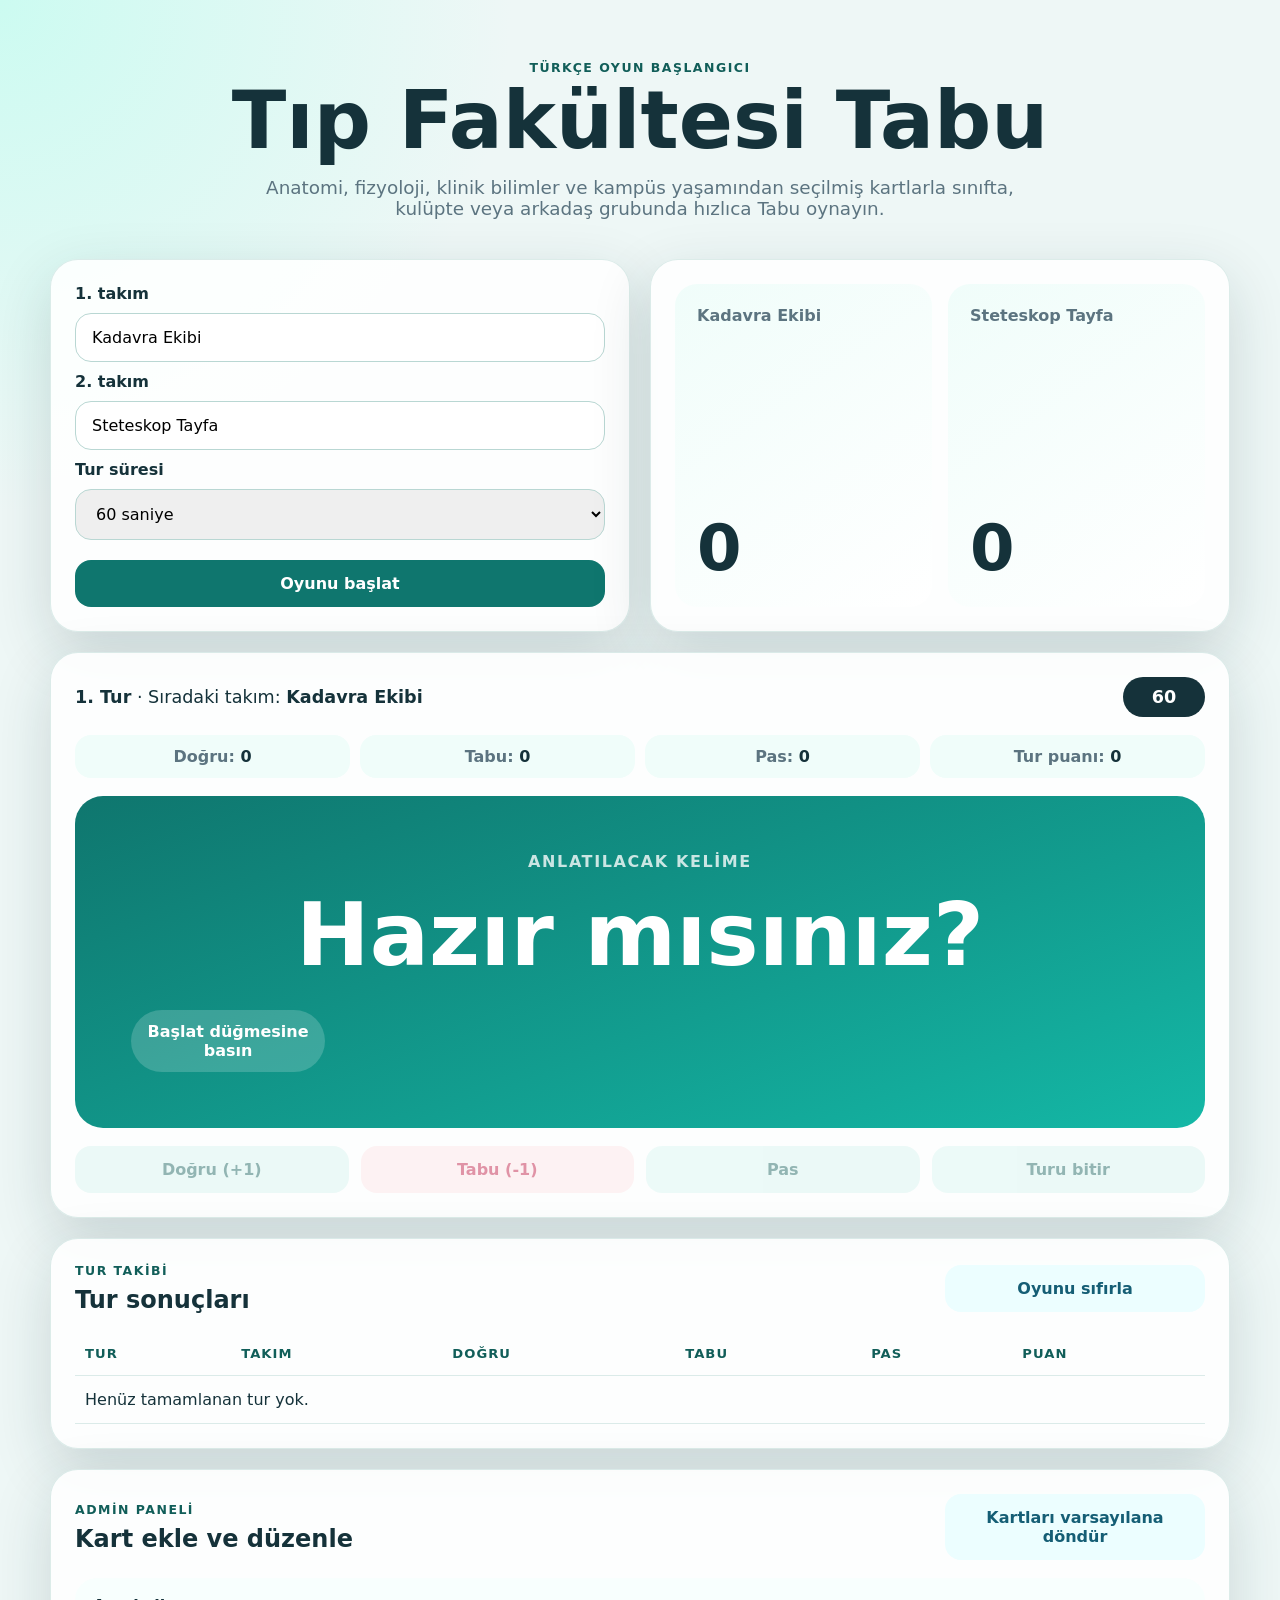
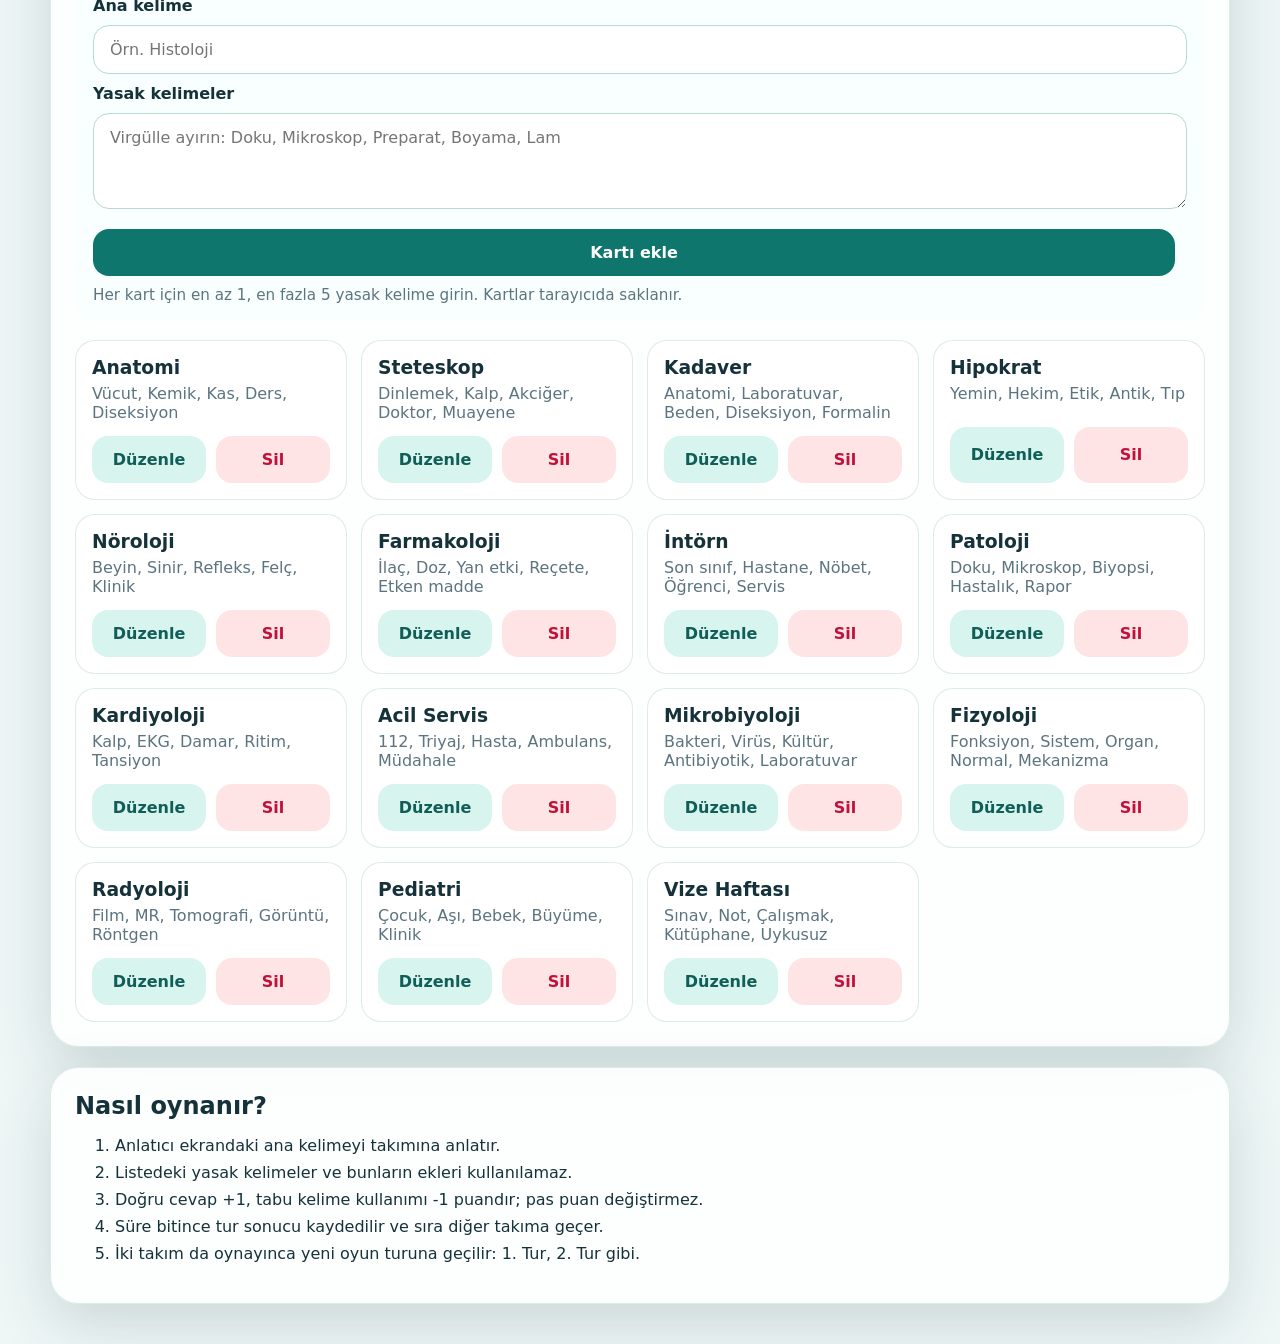
==== index.html @ 0f8aab1a "Add admin cards and round history" ====
<!doctype html>
<html lang="tr">
  <head>
    <meta charset="utf-8" />
    <meta name="viewport" content="width=device-width, initial-scale=1" />
    <title>Tıp Fakültesi Tabu</title>
    <link rel="stylesheet" href="styles.css" />
  </head>
  <body>
    <main class="app" aria-labelledby="app-title">
      <section class="hero">
        <p class="eyebrow">Türkçe oyun başlangıcı</p>
        <h1 id="app-title">Tıp Fakültesi Tabu</h1>
        <p class="intro">
          Anatomi, fizyoloji, klinik bilimler ve kampüs yaşamından seçilmiş kartlarla
          sınıfta, kulüpte veya arkadaş grubunda hızlıca Tabu oynayın.
        </p>
      </section>

      <section class="panel setup" aria-label="Oyun ayarları">
        <label for="team-a">1. takım</label>
        <input id="team-a" value="Kadavra Ekibi" maxlength="24" />

        <label for="team-b">2. takım</label>
        <input id="team-b" value="Steteskop Tayfa" maxlength="24" />

        <label for="round-seconds">Tur süresi</label>
        <select id="round-seconds">
          <option value="45">45 saniye</option>
          <option value="60" selected>60 saniye</option>
          <option value="90">90 saniye</option>
        </select>

        <button id="start-button" class="primary">Oyunu başlat</button>
      </section>

      <section class="panel scoreboard" aria-live="polite">
        <article>
          <span id="team-a-name">Kadavra Ekibi</span>
          <strong id="team-a-score">0</strong>
        </article>
        <article>
          <span id="team-b-name">Steteskop Tayfa</span>
          <strong id="team-b-score">0</strong>
        </article>
      </section>

      <section class="panel game-card" aria-label="Tabu kartı">
        <div class="turn-line">
          <span><strong id="round-label">1. Tur</strong> · Sıradaki takım: <strong id="active-team">Kadavra Ekibi</strong></span>
          <span class="timer" id="timer">60</span>
        </div>

        <div class="turn-stats" aria-live="polite">
          <span>Doğru: <strong id="turn-correct">0</strong></span>
          <span>Tabu: <strong id="turn-taboo">0</strong></span>
          <span>Pas: <strong id="turn-pass">0</strong></span>
          <span>Tur puanı: <strong id="turn-score">0</strong></span>
        </div>

        <div class="card">
          <p class="card-label">Anlatılacak kelime</p>
          <h2 id="target-word">Hazır mısınız?</h2>
          <ul id="forbidden-list" class="forbidden-list">
            <li>Başlat düğmesine basın</li>
          </ul>
        </div>

        <div class="actions">
          <button id="correct-button" disabled>Doğru (+1)</button>
          <button id="taboo-button" disabled>Tabu (-1)</button>
          <button id="pass-button" disabled>Pas</button>
          <button id="finish-turn-button" disabled>Turu bitir</button>
        </div>
      </section>

      <section class="panel results" aria-labelledby="results-title">
        <div class="section-heading">
          <div>
            <p class="eyebrow">Tur takibi</p>
            <h2 id="results-title">Tur sonuçları</h2>
          </div>
          <button id="reset-game-button" class="secondary">Oyunu sıfırla</button>
        </div>
        <div class="table-wrap">
          <table>
            <thead>
              <tr>
                <th>Tur</th>
                <th>Takım</th>
                <th>Doğru</th>
                <th>Tabu</th>
                <th>Pas</th>
                <th>Puan</th>
              </tr>
            </thead>
            <tbody id="round-history">
              <tr>
                <td colspan="6">Henüz tamamlanan tur yok.</td>
              </tr>
            </tbody>
          </table>
        </div>
      </section>

      <section class="panel admin" aria-labelledby="admin-title">
        <div class="section-heading">
          <div>
            <p class="eyebrow">Admin paneli</p>
            <h2 id="admin-title">Kart ekle ve düzenle</h2>
          </div>
          <button id="reset-cards-button" class="secondary">Kartları varsayılana döndür</button>
        </div>

        <form id="card-form" class="card-form">
          <input type="hidden" id="editing-card-id" />

          <label for="card-word">Ana kelime</label>
          <input id="card-word" placeholder="Örn. Histoloji" required maxlength="40" />

          <label for="card-forbidden">Yasak kelimeler</label>
          <textarea
            id="card-forbidden"
            placeholder="Virgülle ayırın: Doku, Mikroskop, Preparat, Boyama, Lam"
            required
          ></textarea>

          <div class="form-actions">
            <button type="submit" class="primary" id="save-card-button">Kartı ekle</button>
            <button type="button" id="cancel-edit-button" class="secondary" hidden>Vazgeç</button>
          </div>
          <p class="hint">Her kart için en az 1, en fazla 5 yasak kelime girin. Kartlar tarayıcıda saklanır.</p>
        </form>

        <div class="card-list" id="card-list" aria-live="polite"></div>
      </section>

      <section class="panel rules">
        <h2>Nasıl oynanır?</h2>
        <ol>
          <li>Anlatıcı ekrandaki ana kelimeyi takımına anlatır.</li>
          <li>Listedeki yasak kelimeler ve bunların ekleri kullanılamaz.</li>
          <li>Doğru cevap +1, tabu kelime kullanımı -1 puandır; pas puan değiştirmez.</li>
          <li>Süre bitince tur sonucu kaydedilir ve sıra diğer takıma geçer.</li>
          <li>İki takım da oynayınca yeni oyun turuna geçilir: 1. Tur, 2. Tur gibi.</li>
        </ol>
      </section>
    </main>

    <script src="app.js"></script>
  </body>
</html>
---- styles.css ----
:root {
  color-scheme: light;
  --bg: #eef7f6;
  --ink: #15323a;
  --muted: #5c7480;
  --card: #ffffff;
  --primary: #0f766e;
  --primary-dark: #115e59;
  --danger: #be123c;
  --danger-bg: #ffe4e6;
  --soft: #d7f4ef;
  --line: rgba(15, 118, 110, 0.14);
  --shadow: 0 20px 60px rgba(21, 50, 58, 0.16);
}

* {
  box-sizing: border-box;
}

body {
  margin: 0;
  min-height: 100vh;
  font-family: Inter, ui-sans-serif, system-ui, -apple-system, BlinkMacSystemFont, "Segoe UI", sans-serif;
  background: radial-gradient(circle at top left, #ccfbf1 0, transparent 32rem), var(--bg);
  color: var(--ink);
}

.app {
  width: min(1180px, calc(100% - 32px));
  margin: 0 auto;
  padding: 40px 0;
  display: grid;
  grid-template-columns: repeat(2, minmax(0, 1fr));
  gap: 20px;
}

.hero,
.game-card,
.results,
.admin,
.rules {
  grid-column: 1 / -1;
}

.hero {
  text-align: center;
  padding: 20px;
}

.eyebrow {
  margin: 0 0 8px;
  color: var(--primary-dark);
  font-size: 0.78rem;
  font-weight: 800;
  letter-spacing: 0.12em;
  text-transform: uppercase;
}

h1,
h2,
h3,
p {
  overflow-wrap: anywhere;
}

h1 {
  margin: 0;
  font-size: clamp(2.4rem, 8vw, 5rem);
  line-height: 0.95;
}

h2 {
  margin: 0;
}

.intro {
  margin: 18px auto 0;
  max-width: 760px;
  color: var(--muted);
  font-size: 1.15rem;
}

.panel {
  background: rgba(255, 255, 255, 0.88);
  border: 1px solid var(--line);
  border-radius: 28px;
  box-shadow: var(--shadow);
  padding: 24px;
}

.setup,
.card-form {
  display: grid;
  gap: 10px;
}

label {
  font-weight: 800;
}

input,
select,
textarea,
button {
  width: 100%;
  border: 1px solid #b9d7d3;
  border-radius: 16px;
  padding: 14px 16px;
  font: inherit;
}

textarea {
  min-height: 96px;
  resize: vertical;
}

button {
  border: 0;
  background: var(--soft);
  color: var(--primary-dark);
  cursor: pointer;
  font-weight: 900;
  transition: transform 160ms ease, filter 160ms ease;
}

button:hover:not(:disabled) {
  transform: translateY(-1px);
  filter: brightness(0.98);
}

button:disabled {
  cursor: not-allowed;
  opacity: 0.45;
}

.primary {
  margin-top: 10px;
  color: #fff;
  background: var(--primary);
}

.secondary {
  background: #ecfeff;
  color: #155e75;
}

.danger,
#taboo-button {
  background: var(--danger-bg);
  color: var(--danger);
}

.scoreboard {
  display: grid;
  grid-template-columns: repeat(2, minmax(0, 1fr));
  gap: 16px;
}

.scoreboard article {
  min-height: 160px;
  border-radius: 22px;
  background: linear-gradient(145deg, #f0fdfa, #fff);
  padding: 22px;
  display: flex;
  flex-direction: column;
  justify-content: space-between;
}

.scoreboard span {
  color: var(--muted);
  font-weight: 800;
}

.scoreboard strong {
  font-size: 4rem;
}

.turn-line,
.section-heading {
  display: flex;
  align-items: center;
  justify-content: space-between;
  gap: 16px;
  margin-bottom: 18px;
}

.turn-line {
  font-size: 1.1rem;
}

.section-heading .secondary {
  max-width: 260px;
}

.timer {
  min-width: 82px;
  border-radius: 999px;
  background: var(--ink);
  color: #fff;
  padding: 10px 18px;
  text-align: center;
  font-weight: 900;
}

.turn-stats {
  display: grid;
  grid-template-columns: repeat(4, minmax(0, 1fr));
  gap: 10px;
  margin-bottom: 18px;
}

.turn-stats span {
  border-radius: 16px;
  background: #f0fdfa;
  padding: 12px;
  text-align: center;
  color: var(--muted);
  font-weight: 800;
}

.turn-stats strong {
  color: var(--ink);
}

.card {
  border-radius: 28px;
  background: linear-gradient(160deg, var(--primary), #14b8a6);
  color: #fff;
  padding: clamp(24px, 6vw, 56px);
  text-align: center;
}

.card-label {
  margin: 0;
  opacity: 0.78;
  font-weight: 800;
  text-transform: uppercase;
  letter-spacing: 0.1em;
}

.card h2 {
  margin: 12px 0 24px;
  font-size: clamp(2.4rem, 7vw, 5.5rem);
}

.forbidden-list {
  list-style: none;
  margin: 0;
  padding: 0;
  display: grid;
  grid-template-columns: repeat(5, minmax(0, 1fr));
  gap: 12px;
}

.forbidden-list li {
  border-radius: 999px;
  background: rgba(255, 255, 255, 0.18);
  padding: 12px;
  font-weight: 800;
}

.actions {
  display: grid;
  grid-template-columns: repeat(4, 1fr);
  gap: 12px;
  margin-top: 18px;
}

.table-wrap {
  overflow-x: auto;
}

table {
  width: 100%;
  border-collapse: collapse;
  min-width: 620px;
}

th,
td {
  border-bottom: 1px solid var(--line);
  padding: 14px 10px;
  text-align: left;
}

th {
  color: var(--primary-dark);
  font-size: 0.82rem;
  letter-spacing: 0.08em;
  text-transform: uppercase;
}

.card-form {
  border-radius: 22px;
  background: #f8fffe;
  padding: 18px;
}

.form-actions {
  display: grid;
  grid-template-columns: 1fr auto;
  gap: 12px;
}

.form-actions .secondary {
  min-width: 140px;
}

.hint {
  margin: 0;
  color: var(--muted);
  font-size: 0.95rem;
}

.card-list {
  display: grid;
  grid-template-columns: repeat(auto-fit, minmax(260px, 1fr));
  gap: 14px;
  margin-top: 18px;
}

.admin-card {
  border: 1px solid var(--line);
  border-radius: 20px;
  background: #fff;
  padding: 16px;
  display: grid;
  gap: 14px;
}

.admin-card h3 {
  margin: 0 0 6px;
}

.admin-card p {
  margin: 0;
  color: var(--muted);
}

.admin-card-actions {
  display: grid;
  grid-template-columns: 1fr 1fr;
  gap: 10px;
}

.rules h2 {
  margin-top: 0;
}

.rules li + li {
  margin-top: 8px;
}

@media (max-width: 760px) {
  .app,
  .scoreboard,
  .actions,
  .forbidden-list,
  .turn-stats,
  .form-actions {
    grid-template-columns: 1fr;
  }

  .setup,
  .scoreboard {
    grid-column: 1 / -1;
  }

  .turn-line,
  .section-heading {
    align-items: stretch;
    flex-direction: column;
  }

  .section-heading .secondary {
    max-width: none;
  }
}
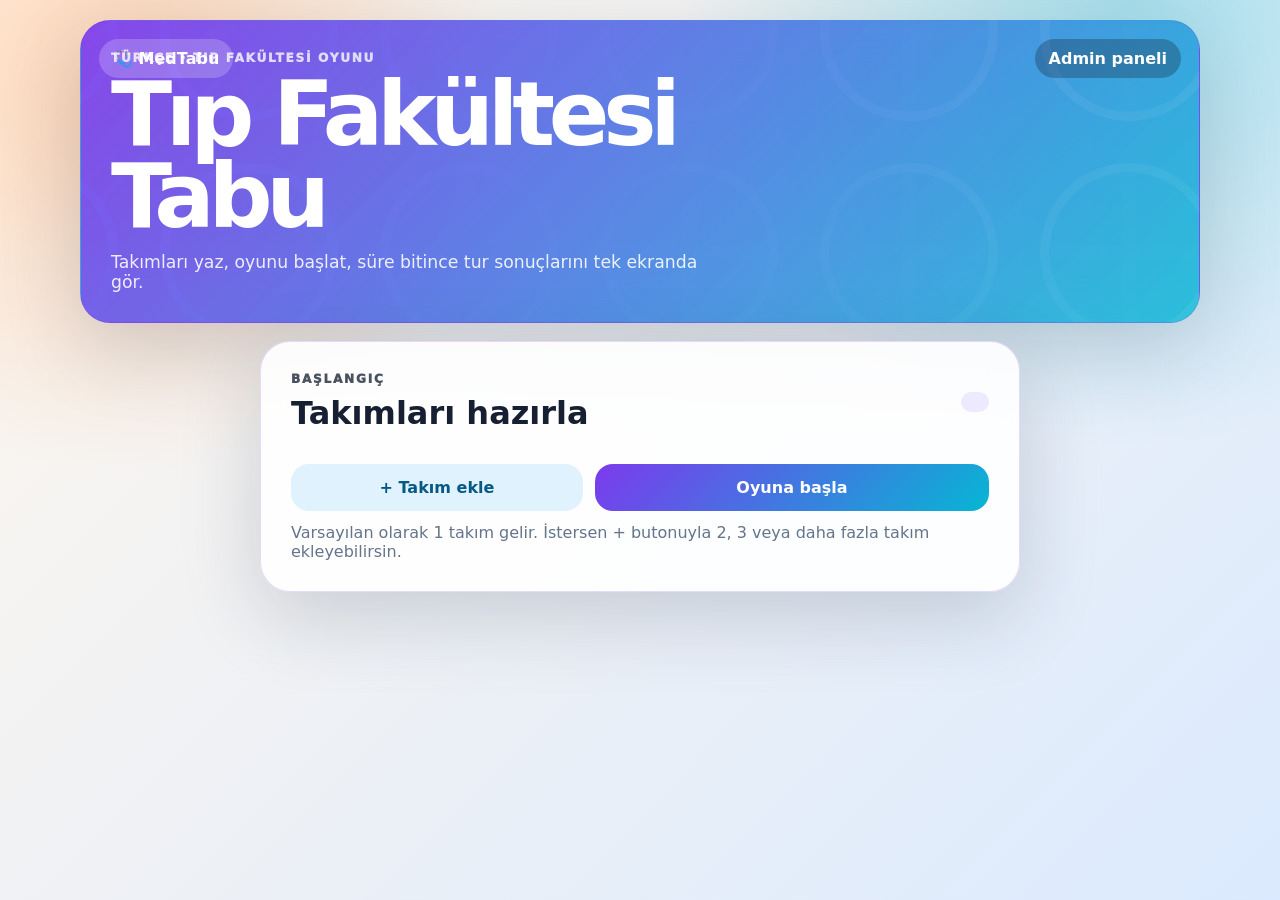
==== commit d8a150ee: "Restructure game flow and add admin route" ====
--- a/index.html
+++ b/index.html
@@ -7,146 +7,89 @@
     <link rel="stylesheet" href="styles.css" />
   </head>
   <body>
-    <main class="app" aria-labelledby="app-title">
-      <section class="hero">
-        <p class="eyebrow">Türkçe oyun başlangıcı</p>
+    <main class="app-shell" aria-labelledby="app-title">
+      <header class="hero compact-card">
+        <nav class="topbar" aria-label="Üst menü">
+          <span class="brand-pill">🩺 MedTabu</span>
+          <a class="admin-link" href="admin/">Admin paneli</a>
+        </nav>
+        <p class="eyebrow">Türkçe · Tıp fakültesi oyunu</p>
         <h1 id="app-title">Tıp Fakültesi Tabu</h1>
-        <p class="intro">
-          Anatomi, fizyoloji, klinik bilimler ve kampüs yaşamından seçilmiş kartlarla
-          sınıfta, kulüpte veya arkadaş grubunda hızlıca Tabu oynayın.
-        </p>
+        <p class="intro">Takımları yaz, oyunu başlat, süre bitince tur sonuçlarını tek ekranda gör.</p>
+      </header>
+
+      <section id="setup-screen" class="compact-card setup-screen" aria-labelledby="setup-title">
+        <div class="section-heading">
+          <div>
+            <p class="eyebrow">Başlangıç</p>
+            <h2 id="setup-title">Takımları hazırla</h2>
+          </div>
+          <span id="settings-summary" class="summary-chip"></span>
+        </div>
+
+        <div id="team-list" class="team-list" aria-live="polite"></div>
+        <div class="setup-actions">
+          <button id="add-team-button" class="secondary" type="button">+ Takım ekle</button>
+          <button id="start-game-button" class="primary" type="button">Oyuna başla</button>
+        </div>
+        <p class="hint">Varsayılan olarak 1 takım gelir. İstersen + butonuyla 2, 3 veya daha fazla takım ekleyebilirsin.</p>
       </section>
 
-      <section class="panel setup" aria-label="Oyun ayarları">
-        <label for="team-a">1. takım</label>
-        <input id="team-a" value="Kadavra Ekibi" maxlength="24" />
+      <section id="game-screen" class="game-screen" aria-label="Oyun ekranı" hidden>
+        <div class="game-grid">
+          <section class="compact-card play-panel" aria-label="Tabu kartı">
+            <div class="turn-line">
+              <span><strong id="round-label">1. Tur</strong> · Sıradaki: <strong id="active-team">Kadavra Ekibi</strong></span>
+              <div class="turn-controls">
+                <button id="start-turn-button" class="primary" type="button">Turu başlat</button>
+                <span class="timer" id="timer">60</span>
+              </div>
+            </div>
 
-        <label for="team-b">2. takım</label>
-        <input id="team-b" value="Steteskop Tayfa" maxlength="24" />
+            <div class="turn-stats" aria-live="polite">
+              <span>Doğru <strong id="turn-correct">0</strong></span>
+              <span>Tabu <strong id="turn-taboo">0</strong></span>
+              <span>Pas <strong id="turn-pass">0</strong>/<strong id="pass-limit">3</strong></span>
+              <span>Puan <strong id="turn-score">0</strong></span>
+            </div>
 
-        <label for="round-seconds">Tur süresi</label>
-        <select id="round-seconds">
-          <option value="45">45 saniye</option>
-          <option value="60" selected>60 saniye</option>
-          <option value="90">90 saniye</option>
-        </select>
+            <article class="tabu-card">
+              <p class="card-label">Anlatılacak kelime</p>
+              <h2 id="target-word">Hazır mısınız?</h2>
+              <ul id="forbidden-list" class="forbidden-list">
+                <li>Başlat düğmesine basın</li>
+              </ul>
+            </article>
 
-        <button id="start-button" class="primary">Oyunu başlat</button>
-      </section>
+            <div class="actions">
+              <button id="correct-button" type="button">Doğru</button>
+              <button id="taboo-button" type="button">Tabu</button>
+              <button id="pass-button" type="button">Pas</button>
+              <button id="finish-turn-button" class="secondary" type="button">Turu bitir</button>
+            </div>
+          </section>
 
-      <section class="panel scoreboard" aria-live="polite">
-        <article>
-          <span id="team-a-name">Kadavra Ekibi</span>
-          <strong id="team-a-score">0</strong>
-        </article>
-        <article>
-          <span id="team-b-name">Steteskop Tayfa</span>
-          <strong id="team-b-score">0</strong>
-        </article>
-      </section>
+          <aside class="side-stack">
+            <section class="compact-card scoreboard-card" aria-labelledby="scores-title">
+              <div class="mini-heading">
+                <h2 id="scores-title">Skorlar</h2>
+                <button id="reset-game-button" class="text-button" type="button">Sıfırla</button>
+              </div>
+              <div id="scoreboard" class="scoreboard" aria-live="polite"></div>
+            </section>
 
-      <section class="panel game-card" aria-label="Tabu kartı">
-        <div class="turn-line">
-          <span><strong id="round-label">1. Tur</strong> · Sıradaki takım: <strong id="active-team">Kadavra Ekibi</strong></span>
-          <span class="timer" id="timer">60</span>
+            <section class="compact-card results-card" aria-labelledby="results-title">
+              <h2 id="results-title">Tur sonuçları</h2>
+              <div id="round-history" class="round-history" aria-live="polite">
+                <p class="empty-state">Henüz tamamlanan tur yok.</p>
+              </div>
+            </section>
+          </aside>
         </div>
-
-        <div class="turn-stats" aria-live="polite">
-          <span>Doğru: <strong id="turn-correct">0</strong></span>
-          <span>Tabu: <strong id="turn-taboo">0</strong></span>
-          <span>Pas: <strong id="turn-pass">0</strong></span>
-          <span>Tur puanı: <strong id="turn-score">0</strong></span>
-        </div>
-
-        <div class="card">
-          <p class="card-label">Anlatılacak kelime</p>
-          <h2 id="target-word">Hazır mısınız?</h2>
-          <ul id="forbidden-list" class="forbidden-list">
-            <li>Başlat düğmesine basın</li>
-          </ul>
-        </div>
-
-        <div class="actions">
-          <button id="correct-button" disabled>Doğru (+1)</button>
-          <button id="taboo-button" disabled>Tabu (-1)</button>
-          <button id="pass-button" disabled>Pas</button>
-          <button id="finish-turn-button" disabled>Turu bitir</button>
-        </div>
-      </section>
-
-      <section class="panel results" aria-labelledby="results-title">
-        <div class="section-heading">
-          <div>
-            <p class="eyebrow">Tur takibi</p>
-            <h2 id="results-title">Tur sonuçları</h2>
-          </div>
-          <button id="reset-game-button" class="secondary">Oyunu sıfırla</button>
-        </div>
-        <div class="table-wrap">
-          <table>
-            <thead>
-              <tr>
-                <th>Tur</th>
-                <th>Takım</th>
-                <th>Doğru</th>
-                <th>Tabu</th>
-                <th>Pas</th>
-                <th>Puan</th>
-              </tr>
-            </thead>
-            <tbody id="round-history">
-              <tr>
-                <td colspan="6">Henüz tamamlanan tur yok.</td>
-              </tr>
-            </tbody>
-          </table>
-        </div>
-      </section>
-
-      <section class="panel admin" aria-labelledby="admin-title">
-        <div class="section-heading">
-          <div>
-            <p class="eyebrow">Admin paneli</p>
-            <h2 id="admin-title">Kart ekle ve düzenle</h2>
-          </div>
-          <button id="reset-cards-button" class="secondary">Kartları varsayılana döndür</button>
-        </div>
-
-        <form id="card-form" class="card-form">
-          <input type="hidden" id="editing-card-id" />
-
-          <label for="card-word">Ana kelime</label>
-          <input id="card-word" placeholder="Örn. Histoloji" required maxlength="40" />
-
-          <label for="card-forbidden">Yasak kelimeler</label>
-          <textarea
-            id="card-forbidden"
-            placeholder="Virgülle ayırın: Doku, Mikroskop, Preparat, Boyama, Lam"
-            required
-          ></textarea>
-
-          <div class="form-actions">
-            <button type="submit" class="primary" id="save-card-button">Kartı ekle</button>
-            <button type="button" id="cancel-edit-button" class="secondary" hidden>Vazgeç</button>
-          </div>
-          <p class="hint">Her kart için en az 1, en fazla 5 yasak kelime girin. Kartlar tarayıcıda saklanır.</p>
-        </form>
-
-        <div class="card-list" id="card-list" aria-live="polite"></div>
-      </section>
-
-      <section class="panel rules">
-        <h2>Nasıl oynanır?</h2>
-        <ol>
-          <li>Anlatıcı ekrandaki ana kelimeyi takımına anlatır.</li>
-          <li>Listedeki yasak kelimeler ve bunların ekleri kullanılamaz.</li>
-          <li>Doğru cevap +1, tabu kelime kullanımı -1 puandır; pas puan değiştirmez.</li>
-          <li>Süre bitince tur sonucu kaydedilir ve sıra diğer takıma geçer.</li>
-          <li>İki takım da oynayınca yeni oyun turuna geçilir: 1. Tur, 2. Tur gibi.</li>
-        </ol>
       </section>
     </main>
 
+    <script src="data.js"></script>
     <script src="app.js"></script>
   </body>
 </html>
--- a/styles.css
+++ b/styles.css
@@ -1,59 +1,85 @@
 :root {
   color-scheme: light;
-  --bg: #eef7f6;
-  --ink: #15323a;
-  --muted: #5c7480;
-  --card: #ffffff;
-  --primary: #0f766e;
-  --primary-dark: #115e59;
-  --danger: #be123c;
-  --danger-bg: #ffe4e6;
-  --soft: #d7f4ef;
-  --line: rgba(15, 118, 110, 0.14);
-  --shadow: 0 20px 60px rgba(21, 50, 58, 0.16);
+  --bg-1: #fff7ed;
+  --bg-2: #dbeafe;
+  --ink: #172033;
+  --muted: #64748b;
+  --card: rgba(255, 255, 255, 0.9);
+  --primary: #7c3aed;
+  --primary-2: #06b6d4;
+  --accent: #f97316;
+  --success: #16a34a;
+  --danger: #e11d48;
+  --line: rgba(124, 58, 237, 0.18);
+  --shadow: 0 24px 80px rgba(30, 41, 59, 0.18);
 }
 
 * {
   box-sizing: border-box;
+}
+
+html,
+body {
+  max-width: 100%;
+  overflow-x: hidden;
 }
 
 body {
   margin: 0;
   min-height: 100vh;
   font-family: Inter, ui-sans-serif, system-ui, -apple-system, BlinkMacSystemFont, "Segoe UI", sans-serif;
-  background: radial-gradient(circle at top left, #ccfbf1 0, transparent 32rem), var(--bg);
   color: var(--ink);
-}
-
-.app {
-  width: min(1180px, calc(100% - 32px));
-  margin: 0 auto;
-  padding: 40px 0;
-  display: grid;
-  grid-template-columns: repeat(2, minmax(0, 1fr));
-  gap: 20px;
-}
-
-.hero,
-.game-card,
-.results,
-.admin,
-.rules {
-  grid-column: 1 / -1;
-}
-
-.hero {
-  text-align: center;
-  padding: 20px;
-}
-
-.eyebrow {
-  margin: 0 0 8px;
-  color: var(--primary-dark);
-  font-size: 0.78rem;
-  font-weight: 800;
-  letter-spacing: 0.12em;
-  text-transform: uppercase;
+  background:
+    radial-gradient(circle at 10% 10%, rgba(249, 115, 22, 0.26), transparent 24rem),
+    radial-gradient(circle at 88% 0%, rgba(6, 182, 212, 0.3), transparent 28rem),
+    linear-gradient(135deg, var(--bg-1), var(--bg-2));
+}
+
+button,
+input,
+textarea {
+  font: inherit;
+}
+
+button {
+  border: 0;
+  border-radius: 18px;
+  cursor: pointer;
+  font-weight: 900;
+  transition: transform 160ms ease, box-shadow 160ms ease, opacity 160ms ease;
+}
+
+button:hover:not(:disabled) {
+  transform: translateY(-2px);
+  box-shadow: 0 12px 24px rgba(30, 41, 59, 0.16);
+}
+
+button:disabled {
+  cursor: not-allowed;
+  opacity: 0.45;
+}
+
+input,
+textarea {
+  width: 100%;
+  min-width: 0;
+  border: 1px solid var(--line);
+  border-radius: 18px;
+  padding: 14px 16px;
+  color: var(--ink);
+  background: #fff;
+  outline: none;
+}
+
+input:focus,
+textarea:focus {
+  border-color: var(--primary);
+  box-shadow: 0 0 0 4px rgba(124, 58, 237, 0.14);
+}
+
+textarea {
+  min-height: 112px;
+  resize: vertical;
 }
 
 h1,
@@ -63,269 +89,410 @@
   overflow-wrap: anywhere;
 }
 
+h1,
+h2,
+h3 {
+  margin: 0;
+}
+
 h1 {
-  margin: 0;
-  font-size: clamp(2.4rem, 8vw, 5rem);
-  line-height: 0.95;
+  max-width: 720px;
+  font-size: clamp(2.35rem, 8vw, 5.6rem);
+  line-height: 0.92;
+  letter-spacing: -0.07em;
 }
 
 h2 {
-  margin: 0;
+  font-size: clamp(1.35rem, 3vw, 2rem);
+}
+
+.app-shell {
+  width: min(1120px, calc(100% - 28px));
+  margin: 0 auto;
+  padding: 20px 0 28px;
+}
+
+.admin-shell {
+  width: min(1180px, calc(100% - 28px));
+}
+
+.compact-card {
+  width: 100%;
+  min-width: 0;
+  border: 1px solid var(--line);
+  border-radius: 30px;
+  background: var(--card);
+  box-shadow: var(--shadow);
+  backdrop-filter: blur(18px);
+  padding: clamp(18px, 4vw, 30px);
+}
+
+.hero {
+  position: relative;
+  overflow: hidden;
+  min-height: 280px;
+  display: grid;
+  align-content: end;
+  margin-bottom: 18px;
+  color: #fff;
+  background:
+    linear-gradient(135deg, rgba(124, 58, 237, 0.92), rgba(6, 182, 212, 0.82)),
+    url("data:image/svg+xml,%3Csvg width='240' height='240' viewBox='0 0 240 240' xmlns='http://www.w3.org/2000/svg'%3E%3Cg fill='%23ffffff' fill-opacity='0.14'%3E%3Cpath d='M112 32h16v176h-16z'/%3E%3Cpath d='M32 112h176v16H32z'/%3E%3Ccircle cx='120' cy='120' r='92' fill='none' stroke='%23fff' stroke-width='10'/%3E%3C/g%3E%3C/svg%3E");
+  background-size: cover, 220px;
+  background-position: center, right -40px bottom -40px;
+}
+
+.topbar {
+  position: absolute;
+  inset: 18px 18px auto;
+  display: flex;
+  align-items: center;
+  justify-content: space-between;
+  gap: 12px;
+}
+
+.brand-pill,
+.admin-link,
+.summary-chip {
+  display: inline-flex;
+  align-items: center;
+  gap: 8px;
+  border-radius: 999px;
+  padding: 10px 14px;
+  font-weight: 900;
+}
+
+.brand-pill {
+  background: rgba(255, 255, 255, 0.2);
+}
+
+.admin-link {
+  color: #fff;
+  text-decoration: none;
+  background: rgba(15, 23, 42, 0.28);
+}
+
+.eyebrow {
+  margin: 0 0 8px;
+  color: inherit;
+  font-size: 0.76rem;
+  font-weight: 950;
+  letter-spacing: 0.14em;
+  opacity: 0.78;
+  text-transform: uppercase;
 }
 
 .intro {
-  margin: 18px auto 0;
+  max-width: 620px;
+  margin: 14px 0 0;
+  font-size: 1.08rem;
+  opacity: 0.88;
+}
+
+.section-heading,
+.mini-heading {
+  display: flex;
+  align-items: center;
+  justify-content: space-between;
+  gap: 14px;
+  margin-bottom: 16px;
+}
+
+.summary-chip {
+  flex-shrink: 0;
+  color: #6d28d9;
+  background: #ede9fe;
+}
+
+.setup-screen {
   max-width: 760px;
+  margin: 0 auto;
+}
+
+.team-list {
+  display: grid;
+  gap: 12px;
+}
+
+.team-row {
+  display: grid;
+  grid-template-columns: 88px minmax(0, 1fr) 46px;
+  align-items: center;
+  gap: 10px;
+}
+
+.team-row label,
+.admin-panel label {
   color: var(--muted);
-  font-size: 1.15rem;
-}
-
-.panel {
-  background: rgba(255, 255, 255, 0.88);
-  border: 1px solid var(--line);
-  border-radius: 28px;
-  box-shadow: var(--shadow);
-  padding: 24px;
-}
-
-.setup,
-.card-form {
-  display: grid;
-  gap: 10px;
-}
-
-label {
-  font-weight: 800;
-}
-
-input,
-select,
-textarea,
-button {
-  width: 100%;
-  border: 1px solid #b9d7d3;
-  border-radius: 16px;
-  padding: 14px 16px;
-  font: inherit;
-}
-
-textarea {
-  min-height: 96px;
-  resize: vertical;
-}
-
-button {
-  border: 0;
-  background: var(--soft);
-  color: var(--primary-dark);
-  cursor: pointer;
+  font-size: 0.86rem;
   font-weight: 900;
-  transition: transform 160ms ease, filter 160ms ease;
-}
-
-button:hover:not(:disabled) {
-  transform: translateY(-1px);
-  filter: brightness(0.98);
-}
-
-button:disabled {
-  cursor: not-allowed;
-  opacity: 0.45;
+}
+
+.icon-button {
+  width: 46px;
+  height: 46px;
+  padding: 0;
+  color: var(--danger);
+  background: #ffe4e6;
+  font-size: 1.5rem;
+}
+
+.setup-actions,
+.form-actions,
+.actions {
+  display: grid;
+  gap: 12px;
+}
+
+.setup-actions {
+  grid-template-columns: 1fr 1.35fr;
+  margin-top: 16px;
+}
+
+.primary,
+.secondary,
+.text-button,
+.danger {
+  padding: 14px 18px;
 }
 
 .primary {
-  margin-top: 10px;
-  color: #fff;
-  background: var(--primary);
+  color: #fff;
+  background: linear-gradient(135deg, var(--primary), var(--primary-2));
 }
 
 .secondary {
-  background: #ecfeff;
-  color: #155e75;
+  color: #075985;
+  background: #e0f2fe;
+}
+
+.text-button {
+  width: auto;
+  color: var(--primary);
+  background: transparent;
+  padding: 8px 10px;
 }
 
 .danger,
 #taboo-button {
-  background: var(--danger-bg);
-  color: var(--danger);
-}
-
-.scoreboard {
-  display: grid;
-  grid-template-columns: repeat(2, minmax(0, 1fr));
-  gap: 16px;
-}
-
-.scoreboard article {
-  min-height: 160px;
-  border-radius: 22px;
-  background: linear-gradient(145deg, #f0fdfa, #fff);
-  padding: 22px;
+  color: #fff;
+  background: linear-gradient(135deg, #f43f5e, #fb7185);
+}
+
+.hint {
+  margin: 12px 0 0;
+  color: var(--muted);
+}
+
+.game-grid {
+  display: grid;
+  grid-template-columns: minmax(0, 1.45fr) minmax(280px, 0.75fr);
+  gap: 18px;
+  align-items: start;
+}
+
+.side-stack {
+  display: grid;
+  gap: 18px;
+  min-width: 0;
+}
+
+.turn-line {
   display: flex;
-  flex-direction: column;
+  align-items: center;
   justify-content: space-between;
-}
-
-.scoreboard span {
-  color: var(--muted);
-  font-weight: 800;
-}
-
-.scoreboard strong {
-  font-size: 4rem;
-}
-
-.turn-line,
-.section-heading {
+  gap: 12px;
+  margin-bottom: 14px;
+}
+
+.turn-controls {
   display: flex;
   align-items: center;
-  justify-content: space-between;
-  gap: 16px;
-  margin-bottom: 18px;
-}
-
-.turn-line {
-  font-size: 1.1rem;
-}
-
-.section-heading .secondary {
-  max-width: 260px;
+  gap: 10px;
+}
+
+.turn-controls .primary {
+  width: auto;
+  white-space: nowrap;
 }
 
 .timer {
-  min-width: 82px;
+  min-width: 74px;
   border-radius: 999px;
+  color: #fff;
   background: var(--ink);
-  color: #fff;
-  padding: 10px 18px;
+  padding: 10px 16px;
+  text-align: center;
+  font-weight: 950;
+}
+
+.turn-stats {
+  display: grid;
+  grid-template-columns: repeat(4, minmax(0, 1fr));
+  gap: 10px;
+  margin-bottom: 14px;
+}
+
+.turn-stats span {
+  border-radius: 18px;
+  padding: 11px;
+  color: #075985;
+  background: #e0f2fe;
   text-align: center;
   font-weight: 900;
 }
 
-.turn-stats {
-  display: grid;
-  grid-template-columns: repeat(4, minmax(0, 1fr));
-  gap: 10px;
-  margin-bottom: 18px;
-}
-
-.turn-stats span {
-  border-radius: 16px;
-  background: #f0fdfa;
-  padding: 12px;
-  text-align: center;
-  color: var(--muted);
-  font-weight: 800;
-}
-
 .turn-stats strong {
   color: var(--ink);
 }
 
-.card {
-  border-radius: 28px;
-  background: linear-gradient(160deg, var(--primary), #14b8a6);
-  color: #fff;
-  padding: clamp(24px, 6vw, 56px);
+.tabu-card {
+  position: relative;
+  overflow: hidden;
+  min-height: 330px;
+  border-radius: 30px;
+  padding: clamp(22px, 5vw, 48px);
+  color: #fff;
   text-align: center;
+  background:
+    radial-gradient(circle at 0 0, rgba(255, 255, 255, 0.28), transparent 18rem),
+    linear-gradient(145deg, #f97316, #ec4899 48%, #7c3aed);
 }
 
 .card-label {
   margin: 0;
-  opacity: 0.78;
-  font-weight: 800;
+  font-weight: 950;
+  letter-spacing: 0.12em;
+  opacity: 0.76;
   text-transform: uppercase;
-  letter-spacing: 0.1em;
-}
-
-.card h2 {
-  margin: 12px 0 24px;
-  font-size: clamp(2.4rem, 7vw, 5.5rem);
+}
+
+.tabu-card h2 {
+  margin: 10px 0 22px;
+  font-size: clamp(2.3rem, 7vw, 5.2rem);
+  letter-spacing: -0.06em;
 }
 
 .forbidden-list {
-  list-style: none;
+  display: grid;
+  grid-template-columns: repeat(5, minmax(0, 1fr));
+  gap: 10px;
   margin: 0;
   padding: 0;
-  display: grid;
-  grid-template-columns: repeat(5, minmax(0, 1fr));
-  gap: 12px;
+  list-style: none;
 }
 
 .forbidden-list li {
+  min-width: 0;
   border-radius: 999px;
-  background: rgba(255, 255, 255, 0.18);
-  padding: 12px;
-  font-weight: 800;
+  padding: 11px 10px;
+  background: rgba(255, 255, 255, 0.2);
+  font-weight: 900;
 }
 
 .actions {
-  display: grid;
-  grid-template-columns: repeat(4, 1fr);
-  gap: 12px;
-  margin-top: 18px;
-}
-
-.table-wrap {
-  overflow-x: auto;
-}
-
-table {
-  width: 100%;
-  border-collapse: collapse;
-  min-width: 620px;
-}
-
-th,
-td {
-  border-bottom: 1px solid var(--line);
-  padding: 14px 10px;
-  text-align: left;
-}
-
-th {
-  color: var(--primary-dark);
-  font-size: 0.82rem;
-  letter-spacing: 0.08em;
-  text-transform: uppercase;
-}
-
-.card-form {
-  border-radius: 22px;
-  background: #f8fffe;
-  padding: 18px;
-}
-
-.form-actions {
-  display: grid;
-  grid-template-columns: 1fr auto;
-  gap: 12px;
-}
-
-.form-actions .secondary {
-  min-width: 140px;
-}
-
-.hint {
-  margin: 0;
-  color: var(--muted);
-  font-size: 0.95rem;
-}
-
+  grid-template-columns: repeat(4, minmax(0, 1fr));
+  margin-top: 14px;
+}
+
+#correct-button {
+  color: #fff;
+  background: linear-gradient(135deg, #16a34a, #22c55e);
+}
+
+#pass-button {
+  color: #713f12;
+  background: #fef3c7;
+}
+
+.scoreboard,
+.round-history,
 .card-list {
   display: grid;
-  grid-template-columns: repeat(auto-fit, minmax(260px, 1fr));
-  gap: 14px;
-  margin-top: 18px;
-}
-
+  gap: 10px;
+}
+
+.score-card,
+.history-item,
 .admin-card {
+  min-width: 0;
   border: 1px solid var(--line);
   border-radius: 20px;
   background: #fff;
-  padding: 16px;
-  display: grid;
-  gap: 14px;
+  padding: 14px;
+}
+
+.score-card {
+  display: flex;
+  align-items: center;
+  justify-content: space-between;
+  gap: 10px;
+}
+
+.score-card.active {
+  border-color: rgba(249, 115, 22, 0.6);
+  background: #fff7ed;
+}
+
+.score-card span,
+.history-item span,
+.history-item small,
+.admin-card p {
+  color: var(--muted);
+}
+
+.score-card strong {
+  font-size: 2rem;
+}
+
+.history-item {
+  display: grid;
+  grid-template-columns: 1fr auto;
+  gap: 4px 12px;
+}
+
+.history-item small {
+  grid-column: 1 / -1;
+}
+
+.history-score {
+  align-self: center;
+  border-radius: 999px;
+  padding: 7px 10px;
+  color: #fff;
+  background: var(--primary);
+  font-weight: 950;
+}
+
+.empty-state {
+  margin: 0;
+  color: var(--muted);
+}
+
+.admin-grid {
+  display: grid;
+  grid-template-columns: repeat(2, minmax(0, 1fr));
+  gap: 18px;
+  margin-bottom: 18px;
+}
+
+.admin-panel {
+  display: grid;
+  gap: 12px;
+}
+
+.settings-grid {
+  display: grid;
+  grid-template-columns: repeat(2, minmax(0, 1fr));
+  gap: 12px;
+}
+
+.form-actions {
+  grid-template-columns: 1fr 1fr;
+}
+
+.card-list {
+  grid-template-columns: repeat(auto-fit, minmax(240px, 1fr));
 }
 
 .admin-card h3 {
@@ -334,45 +501,93 @@
 
 .admin-card p {
   margin: 0;
-  color: var(--muted);
 }
 
 .admin-card-actions {
   display: grid;
   grid-template-columns: 1fr 1fr;
   gap: 10px;
-}
-
-.rules h2 {
-  margin-top: 0;
-}
-
-.rules li + li {
-  margin-top: 8px;
-}
-
-@media (max-width: 760px) {
-  .app,
-  .scoreboard,
-  .actions,
-  .forbidden-list,
-  .turn-stats,
-  .form-actions {
-    grid-template-columns: 1fr;
-  }
-
-  .setup,
-  .scoreboard {
-    grid-column: 1 / -1;
-  }
-
+  margin-top: 12px;
+}
+
+@media (max-width: 820px) {
+  .app-shell,
+  .admin-shell {
+    width: min(100% - 18px, 1120px);
+    padding: 9px 0 18px;
+  }
+
+  .compact-card {
+    border-radius: 22px;
+    padding: 16px;
+  }
+
+  .hero {
+    min-height: 230px;
+    background-size: cover, 160px;
+  }
+
+  .topbar {
+    inset: 12px 12px auto;
+  }
+
+  .brand-pill,
+  .admin-link,
+  .summary-chip,
+  .turn-controls .primary {
+    padding: 8px 10px;
+    font-size: 0.9rem;
+  }
+
+  .section-heading,
+  .mini-heading,
   .turn-line,
-  .section-heading {
+  .turn-controls {
     align-items: stretch;
     flex-direction: column;
   }
 
-  .section-heading .secondary {
-    max-width: none;
-  }
-}
+  .summary-chip {
+    align-self: flex-start;
+  }
+
+  .team-row {
+    grid-template-columns: 1fr 42px;
+  }
+
+  .team-row label {
+    grid-column: 1 / -1;
+  }
+
+  .game-grid,
+  .admin-grid,
+  .setup-actions,
+  .form-actions,
+  .settings-grid {
+    grid-template-columns: 1fr;
+  }
+
+  .turn-stats,
+  .actions {
+    grid-template-columns: repeat(2, minmax(0, 1fr));
+  }
+
+  .forbidden-list {
+    grid-template-columns: 1fr;
+  }
+
+  .tabu-card {
+    min-height: 280px;
+  }
+}
+
+@media (max-width: 420px) {
+  h1 {
+    font-size: 2.55rem;
+  }
+
+  .turn-stats,
+  .actions {
+    grid-template-columns: 1fr;
+  }
+}
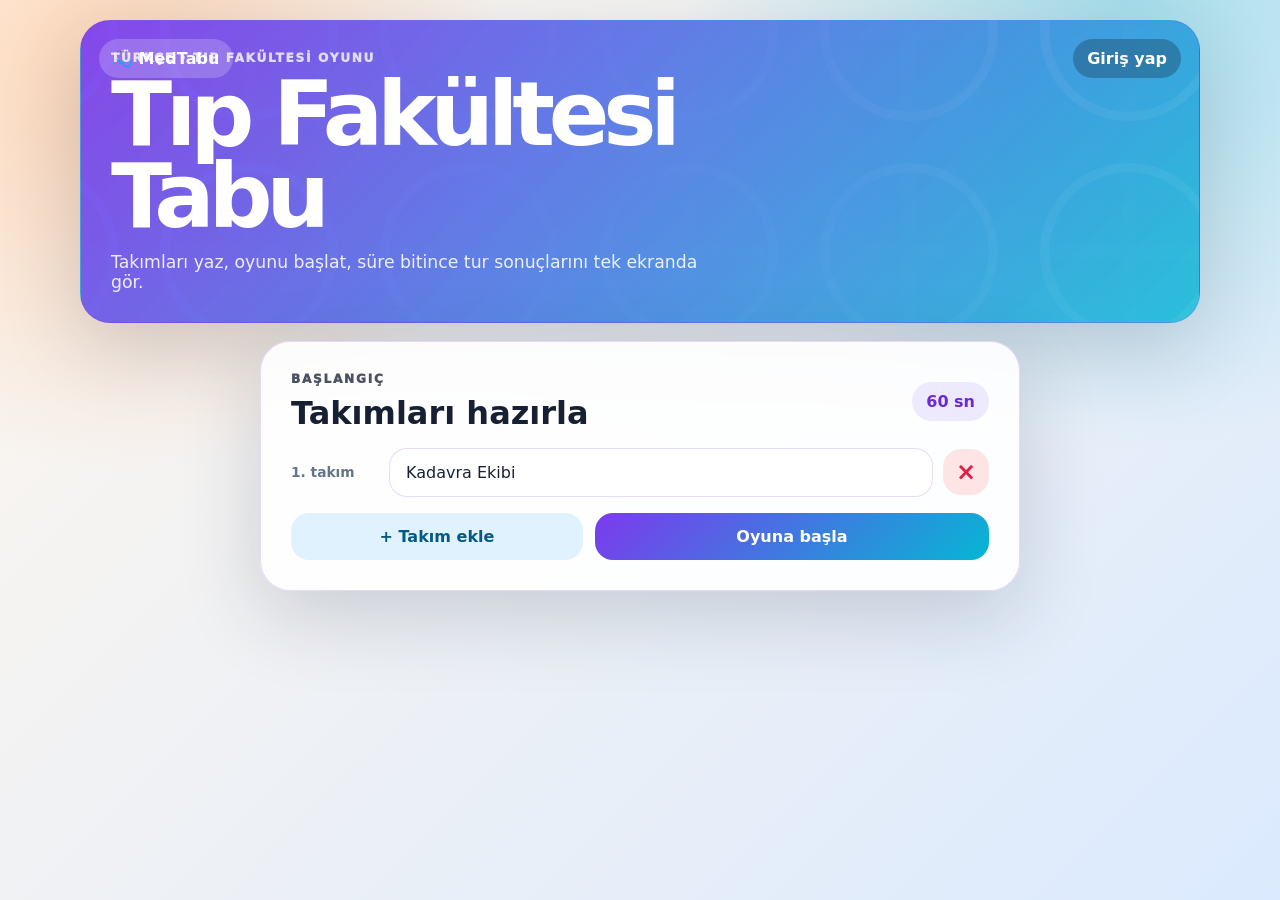
==== commit 5171cece: "Add user auth, admin user management, bans, and UI refresh" ====
--- a/index.html
+++ b/index.html
@@ -11,83 +11,40 @@
       <header class="hero compact-card">
         <nav class="topbar" aria-label="Üst menü">
           <span class="brand-pill">🩺 MedTabu</span>
-          <a class="admin-link" href="admin/">Admin paneli</a>
+          <button id="open-auth-button" class="admin-link" type="button">Giriş yap</button>
         </nav>
         <p class="eyebrow">Türkçe · Tıp fakültesi oyunu</p>
         <h1 id="app-title">Tıp Fakültesi Tabu</h1>
         <p class="intro">Takımları yaz, oyunu başlat, süre bitince tur sonuçlarını tek ekranda gör.</p>
       </header>
 
+      <section id="user-panel" class="compact-card" hidden></section>
       <section id="setup-screen" class="compact-card setup-screen" aria-labelledby="setup-title">
-        <div class="section-heading">
-          <div>
-            <p class="eyebrow">Başlangıç</p>
-            <h2 id="setup-title">Takımları hazırla</h2>
-          </div>
-          <span id="settings-summary" class="summary-chip"></span>
-        </div>
-
+        <div class="section-heading"><div><p class="eyebrow">Başlangıç</p><h2 id="setup-title">Takımları hazırla</h2></div><span id="settings-summary" class="summary-chip"></span></div>
         <div id="team-list" class="team-list" aria-live="polite"></div>
-        <div class="setup-actions">
-          <button id="add-team-button" class="secondary" type="button">+ Takım ekle</button>
-          <button id="start-game-button" class="primary" type="button">Oyuna başla</button>
-        </div>
-        <p class="hint">Varsayılan olarak 1 takım gelir. İstersen + butonuyla 2, 3 veya daha fazla takım ekleyebilirsin.</p>
+        <div class="setup-actions"><button id="add-team-button" class="secondary" type="button">+ Takım ekle</button><button id="start-game-button" class="primary" type="button">Oyuna başla</button></div>
       </section>
 
-      <section id="game-screen" class="game-screen" aria-label="Oyun ekranı" hidden>
-        <div class="game-grid">
-          <section class="compact-card play-panel" aria-label="Tabu kartı">
-            <div class="turn-line">
-              <span><strong id="round-label">1. Tur</strong> · Sıradaki: <strong id="active-team">Kadavra Ekibi</strong></span>
-              <div class="turn-controls">
-                <button id="start-turn-button" class="primary" type="button">Turu başlat</button>
-                <span class="timer" id="timer">60</span>
-              </div>
-            </div>
-
-            <div class="turn-stats" aria-live="polite">
-              <span>Doğru <strong id="turn-correct">0</strong></span>
-              <span>Tabu <strong id="turn-taboo">0</strong></span>
-              <span>Pas <strong id="turn-pass">0</strong>/<strong id="pass-limit">3</strong></span>
-              <span>Puan <strong id="turn-score">0</strong></span>
-            </div>
-
-            <article class="tabu-card">
-              <p class="card-label">Anlatılacak kelime</p>
-              <h2 id="target-word">Hazır mısınız?</h2>
-              <ul id="forbidden-list" class="forbidden-list">
-                <li>Başlat düğmesine basın</li>
-              </ul>
-            </article>
-
-            <div class="actions">
-              <button id="correct-button" type="button">Doğru</button>
-              <button id="taboo-button" type="button">Tabu</button>
-              <button id="pass-button" type="button">Pas</button>
-              <button id="finish-turn-button" class="secondary" type="button">Turu bitir</button>
-            </div>
-          </section>
-
-          <aside class="side-stack">
-            <section class="compact-card scoreboard-card" aria-labelledby="scores-title">
-              <div class="mini-heading">
-                <h2 id="scores-title">Skorlar</h2>
-                <button id="reset-game-button" class="text-button" type="button">Sıfırla</button>
-              </div>
-              <div id="scoreboard" class="scoreboard" aria-live="polite"></div>
-            </section>
-
-            <section class="compact-card results-card" aria-labelledby="results-title">
-              <h2 id="results-title">Tur sonuçları</h2>
-              <div id="round-history" class="round-history" aria-live="polite">
-                <p class="empty-state">Henüz tamamlanan tur yok.</p>
-              </div>
-            </section>
-          </aside>
-        </div>
+      <section id="game-screen" class="game-screen" hidden>
+        <div class="game-grid"><section class="compact-card play-panel"><div class="turn-line"><span><strong id="round-label">1. Tur</strong> · Sıradaki: <strong id="active-team">Kadavra Ekibi</strong></span><div class="turn-controls"><button id="start-turn-button" class="primary" type="button">Turu başlat</button><span class="timer" id="timer">60</span></div></div>
+          <article class="tabu-card"><p class="card-label">Anlatılacak kelime</p><h2 id="target-word">Hazır mısınız?</h2><ul id="forbidden-list" class="forbidden-list"><li>Başlat düğmesine basın</li></ul></article>
+          <div class="turn-stats"><span>Doğru <strong id="turn-correct">0</strong></span><span>Tabu <strong id="turn-taboo">0</strong></span><span>Pas <strong id="turn-pass">0</strong>/<strong id="pass-limit">3</strong></span><span>Puan <strong id="turn-score">0</strong></span></div>
+          <div class="actions"><button id="correct-button" type="button">Doğru</button><button id="taboo-button" type="button">Tabu</button><button id="pass-button" type="button">Pas</button><button id="finish-turn-button" class="secondary" type="button">Turu bitir</button></div>
+        </section>
+        <aside class="side-stack"><section class="compact-card scoreboard-card"><div class="mini-heading"><h2>Skorlar</h2><button id="reset-game-button" class="text-button" type="button">Sıfırla</button></div><div id="scoreboard" class="scoreboard"></div></section><section class="compact-card results-card"><h2>Tur sonuçları</h2><div id="round-history" class="round-history"><p class="empty-state">Henüz tamamlanan tur yok.</p></div></section></aside></div>
       </section>
     </main>
+
+    <dialog id="auth-dialog" class="auth-dialog">
+      <form id="auth-form" method="dialog" class="auth-form">
+        <h3>Giriş / Kayıt</h3>
+        <input id="auth-username" placeholder="Kullanıcı adı" required />
+        <input id="auth-mail" placeholder="E-posta" type="email" />
+        <input id="auth-password" placeholder="Şifre" type="password" required />
+        <div class="actions"><button id="login-button" class="primary" value="login">Giriş yap</button><button id="register-button" class="secondary" value="register">Hesap oluştur</button></div>
+        <p id="auth-message" class="hint"></p>
+      </form>
+    </dialog>
 
     <script src="data.js"></script>
     <script src="app.js"></script>
--- a/styles.css
+++ b/styles.css
@@ -591,3 +591,50 @@
     grid-template-columns: 1fr;
   }
 }
+
+.login-panel {
+  max-width: 520px;
+  margin: 0 auto 18px;
+}
+
+.login-form {
+  display: grid;
+  gap: 12px;
+  margin-top: 14px;
+}
+
+.login-form label {
+  color: var(--muted);
+  font-size: 0.86rem;
+  font-weight: 900;
+}
+
+.admin-toolbar {
+  display: flex;
+  align-items: center;
+  justify-content: space-between;
+  gap: 12px;
+  margin-bottom: 18px;
+}
+
+.admin-toolbar .secondary {
+  width: auto;
+}
+
+@media (max-width: 820px) {
+  .admin-toolbar {
+    align-items: stretch;
+    flex-direction: column;
+  }
+
+  .admin-toolbar .secondary {
+    width: 100%;
+  }
+}
+.auth-dialog{border:0;border-radius:20px;padding:0;max-width:420px;width:calc(100% - 24px)}
+.auth-form{padding:20px;background:#fff;display:grid;gap:10px}
+.tabu-card{background:linear-gradient(180deg,#fff,#fee2e2);border:2px solid #fca5a5;border-radius:22px;box-shadow:0 12px 30px rgba(0,0,0,.12);position:relative}
+.tabu-card::before{content:'';position:absolute;inset:8px;border:1px dashed #fb7185;border-radius:16px;pointer-events:none}
+.forbidden-list li{background:#fff;border-radius:10px;padding:6px 10px;margin:6px 0;border:1px solid #fecdd3}
+#user-panel{margin-bottom:14px}
+@media (max-width:760px){.setup-actions{grid-template-columns:1fr}.game-grid{grid-template-columns:1fr}}
